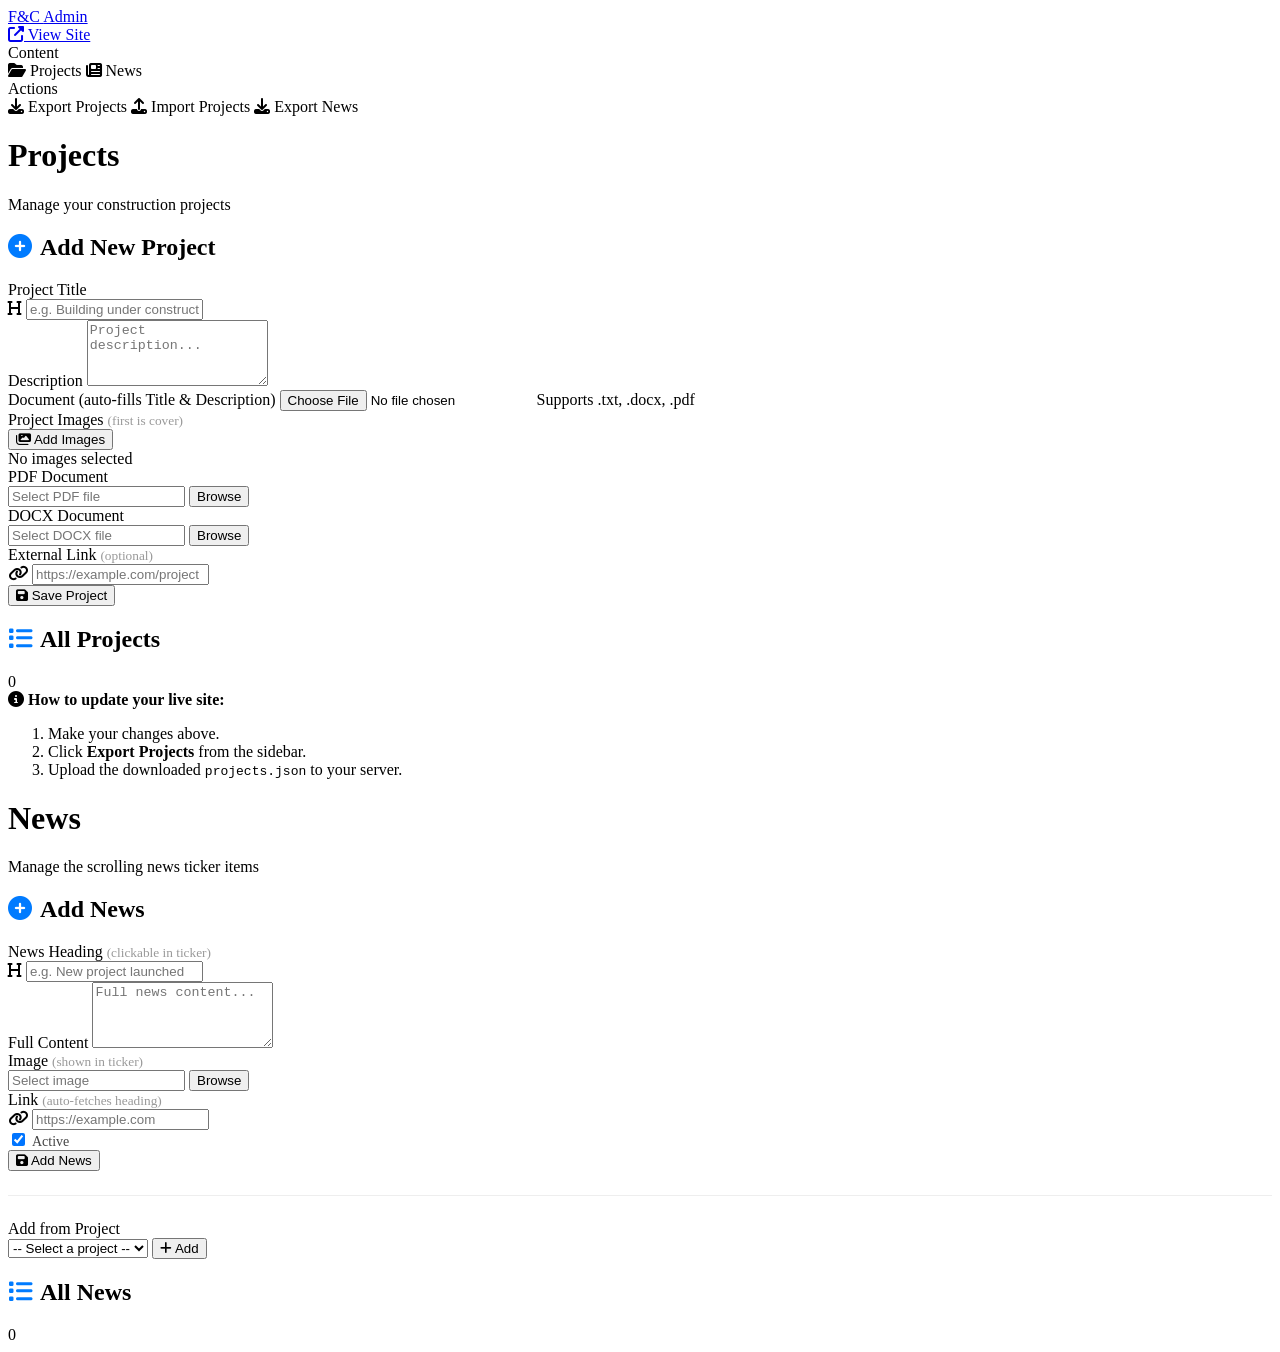
==== admin.html @ 75acacaf "Add files via upload" ====
<!DOCTYPE html>
<html lang="en">
<head>
  <meta charset="UTF-8">
  <meta name="viewport" content="width=device-width, initial-scale=1.0">
  <link rel="stylesheet" href="https://cdnjs.cloudflare.com/ajax/libs/font-awesome/6.5.1/css/all.min.css">
  <link rel="stylesheet" href="admin.css">
  <title>Admin Panel - F&C Construction</title>
</head>
<body>

  <!-- Top Bar -->
  <div class="admin-topbar">
    <div class="logo">
      <a href="index.html">F&C <span>Admin</span></a>
    </div>
    <div class="topbar-links">
      <a href="index.html"><i class="fa-solid fa-external-link-alt"></i> View Site</a>
    </div>
  </div>

  <!-- Body -->
  <div class="admin-body">

    <!-- Sidebar -->
    <nav class="admin-sidebar">
      <div class="sidebar-section">
        <div class="sidebar-label">Content</div>
        <a class="sidebar-item active" onclick="switchTab('projects')" id="tab-projects">
          <i class="fa-solid fa-folder-open"></i> Projects
        </a>
        <a class="sidebar-item" onclick="switchTab('news')" id="tab-news">
          <i class="fa-solid fa-newspaper"></i> News
        </a>
      </div>
      <div class="sidebar-section">
        <div class="sidebar-label">Actions</div>
        <a class="sidebar-item" onclick="exportJSON()">
          <i class="fa-solid fa-download"></i> Export Projects
        </a>
        <a class="sidebar-item" onclick="document.getElementById('importInput').click()">
          <i class="fa-solid fa-upload"></i> Import Projects
        </a>
        <a class="sidebar-item" onclick="exportNewsJSON()">
          <i class="fa-solid fa-download"></i> Export News
        </a>
      </div>
      <input type="file" id="importInput" accept=".json" style="display:none" onchange="importJSON(event)">
    </nav>

    <!-- Main Content -->
    <div class="admin-content">

      <!-- ==================== PROJECTS PANEL ==================== -->
      <div class="section-panel active" id="panel-projects">
        <div class="section-header">
          <div>
            <h1>Projects</h1>
            <p>Manage your construction projects</p>
          </div>
        </div>

        <div class="admin-cards">
          <!-- Form -->
          <div class="admin-card">
            <div class="card-header">
              <h2 id="formTitle"><i class="fa-solid fa-plus-circle" style="color:#007bff;margin-right:8px;"></i>Add New Project</h2>
            </div>
            <div class="card-body">
              <form id="projectForm">
                <input type="hidden" id="projectId" value="">

                <div class="form-group">
                  <label>Project Title</label>
                  <div class="input-icon">
                    <i class="fa-solid fa-heading"></i>
                    <input type="text" id="projectTitle" placeholder="e.g. Building under construction">
                  </div>
                </div>

                <div class="form-group">
                  <label>Description</label>
                  <textarea id="projectDesc" rows="4" placeholder="Project description..."></textarea>
                </div>

                <div class="form-group">
                  <label>Document (auto-fills Title &amp; Description)</label>
                  <input type="file" id="projectDoc" accept=".txt,.docx,.pdf">
                  <span class="field-hint">Supports .txt, .docx, .pdf</span>
                </div>

                <div class="form-group">
                  <label>Project Images <small style="font-weight:400;color:#999;">(first is cover)</small></label>
                  <div class="input-group">
                    <button type="button" class="btn btn-primary" onclick="document.getElementById('imagePicker').click()">
                      <i class="fa-solid fa-images"></i> Add Images
                    </button>
                  </div>
                  <input type="file" id="imagePicker" accept="image/*" multiple style="display:none" onchange="handleImages(event)">
                  <input type="hidden" id="projectImagesData" value="">
                  <div class="image-grid" id="imagePreviewGrid">
                    <span class="img-empty">No images selected</span>
                  </div>
                </div>

                <div class="form-group">
                  <label>PDF Document</label>
                  <div class="input-group">
                    <input type="text" id="projectPdf" placeholder="Select PDF file" readonly>
                    <button type="button" class="btn btn-primary" onclick="document.getElementById('pdfPicker').click()">Browse</button>
                  </div>
                  <input type="hidden" id="projectPdfData" value="">
                  <input type="file" id="pdfPicker" accept=".pdf" style="display:none" onchange="setFileData('projectPdf', 'projectPdfData', event)">
                </div>

                <div class="form-group">
                  <label>DOCX Document</label>
                  <div class="input-group">
                    <input type="text" id="projectDocx" placeholder="Select DOCX file" readonly>
                    <button type="button" class="btn btn-primary" onclick="document.getElementById('docxPicker').click()">Browse</button>
                  </div>
                  <input type="hidden" id="projectDocxData" value="">
                  <input type="file" id="docxPicker" accept=".docx" style="display:none" onchange="setFileData('projectDocx', 'projectDocxData', event)">
                </div>

                <div class="form-group">
                  <label>External Link <small style="font-weight:400;color:#999;">(optional)</small></label>
                  <div class="input-icon">
                    <i class="fa-solid fa-link"></i>
                    <input type="text" id="projectLink" placeholder="https://example.com/project">
                  </div>
                </div>

                <div class="form-actions">
                  <button type="submit" class="btn btn-primary" id="saveBtn"><i class="fa-solid fa-floppy-disk"></i> Save Project</button>
                  <button type="button" class="btn btn-secondary" id="cancelBtn" style="display:none" onclick="cancelEdit()">Cancel</button>
                </div>
              </form>
            </div>
          </div>

          <!-- List -->
          <div class="admin-card">
            <div class="card-header">
              <h2><i class="fa-solid fa-list" style="color:#007bff;margin-right:8px;"></i>All Projects</h2>
              <span class="badge" id="projectCount">0</span>
            </div>
            <div class="card-body">
              <div class="list-items" id="projectsList"></div>
            </div>
          </div>
        </div>

        <div class="info-box">
          <strong><i class="fa-solid fa-circle-info"></i> How to update your live site:</strong>
          <ol>
            <li>Make your changes above.</li>
            <li>Click <strong>Export Projects</strong> from the sidebar.</li>
            <li>Upload the downloaded <code>projects.json</code> to your server.</li>
          </ol>
        </div>
      </div>

      <!-- ==================== NEWS PANEL ==================== -->
      <div class="section-panel" id="panel-news">
        <div class="section-header">
          <div>
            <h1>News</h1>
            <p>Manage the scrolling news ticker items</p>
          </div>
        </div>

        <div class="admin-cards">
          <!-- Form -->
          <div class="admin-card">
            <div class="card-header">
              <h2 id="newsFormTitle"><i class="fa-solid fa-plus-circle" style="color:#007bff;margin-right:8px;"></i>Add News</h2>
            </div>
            <div class="card-body">
              <form id="newsForm">
                <input type="hidden" id="newsId" value="">

                <div class="form-group">
                  <label>News Heading <small style="font-weight:400;color:#999;">(clickable in ticker)</small></label>
                  <div class="input-icon">
                    <i class="fa-solid fa-heading"></i>
                    <input type="text" id="newsHeading" placeholder="e.g. New project launched" required>
                  </div>
                </div>

                <div class="form-group">
                  <label>Full Content</label>
                  <textarea id="newsText" rows="4" placeholder="Full news content..."></textarea>
                </div>

                <div class="form-group">
                  <label>Image <small style="font-weight:400;color:#999;">(shown in ticker)</small></label>
                  <div class="input-group">
                    <input type="text" id="newsImage" placeholder="Select image" readonly>
                    <button type="button" class="btn btn-primary" onclick="document.getElementById('newsImagePicker').click()">Browse</button>
                  </div>
                  <input type="hidden" id="newsImageData" value="">
                  <input type="file" id="newsImagePicker" accept="image/*" style="display:none" onchange="setNewsImage(event)">
                </div>

                <div class="form-group">
                  <label>Link <small style="font-weight:400;color:#999;">(auto-fetches heading)</small></label>
                  <div class="input-icon">
                    <i class="fa-solid fa-link"></i>
                    <input type="text" id="newsLink" placeholder="https://example.com" onchange="fetchLinkTitle(this.value)">
                  </div>
                </div>

                <div class="toggle-group">
                  <label class="switch">
                    <input type="checkbox" id="newsActive" checked>
                    <span class="slider"></span>
                  </label>
                  <span style="font-size:14px;font-weight:500;color:#444;">Active</span>
                </div>

                <div class="form-actions">
                  <button type="submit" class="btn btn-primary" id="saveNewsBtn"><i class="fa-solid fa-floppy-disk"></i> Add News</button>
                  <button type="button" class="btn btn-secondary" id="cancelNewsBtn" style="display:none" onclick="cancelNewsEdit()">Cancel</button>
                </div>
              </form>

              <hr style="margin:24px 0;border:none;border-top:1px solid #eee;">

              <div class="form-group">
                <label>Add from Project</label>
                <div class="select-group">
                  <select id="projectSelect">
                    <option value="">-- Select a project --</option>
                  </select>
                  <button type="button" class="btn btn-primary" onclick="addProjectAsNews()"><i class="fa-solid fa-plus"></i> Add</button>
                </div>
              </div>
            </div>
          </div>

          <!-- List -->
          <div class="admin-card">
            <div class="card-header">
              <h2><i class="fa-solid fa-list" style="color:#007bff;margin-right:8px;"></i>All News</h2>
              <span class="badge" id="newsCount">0</span>
            </div>
            <div class="card-body">
              <div class="list-items" id="newsList"></div>
            </div>
          </div>
        </div>
      </div>

    </div>
  </div>

  <script src="admin.js"></script>
</body>
</html>
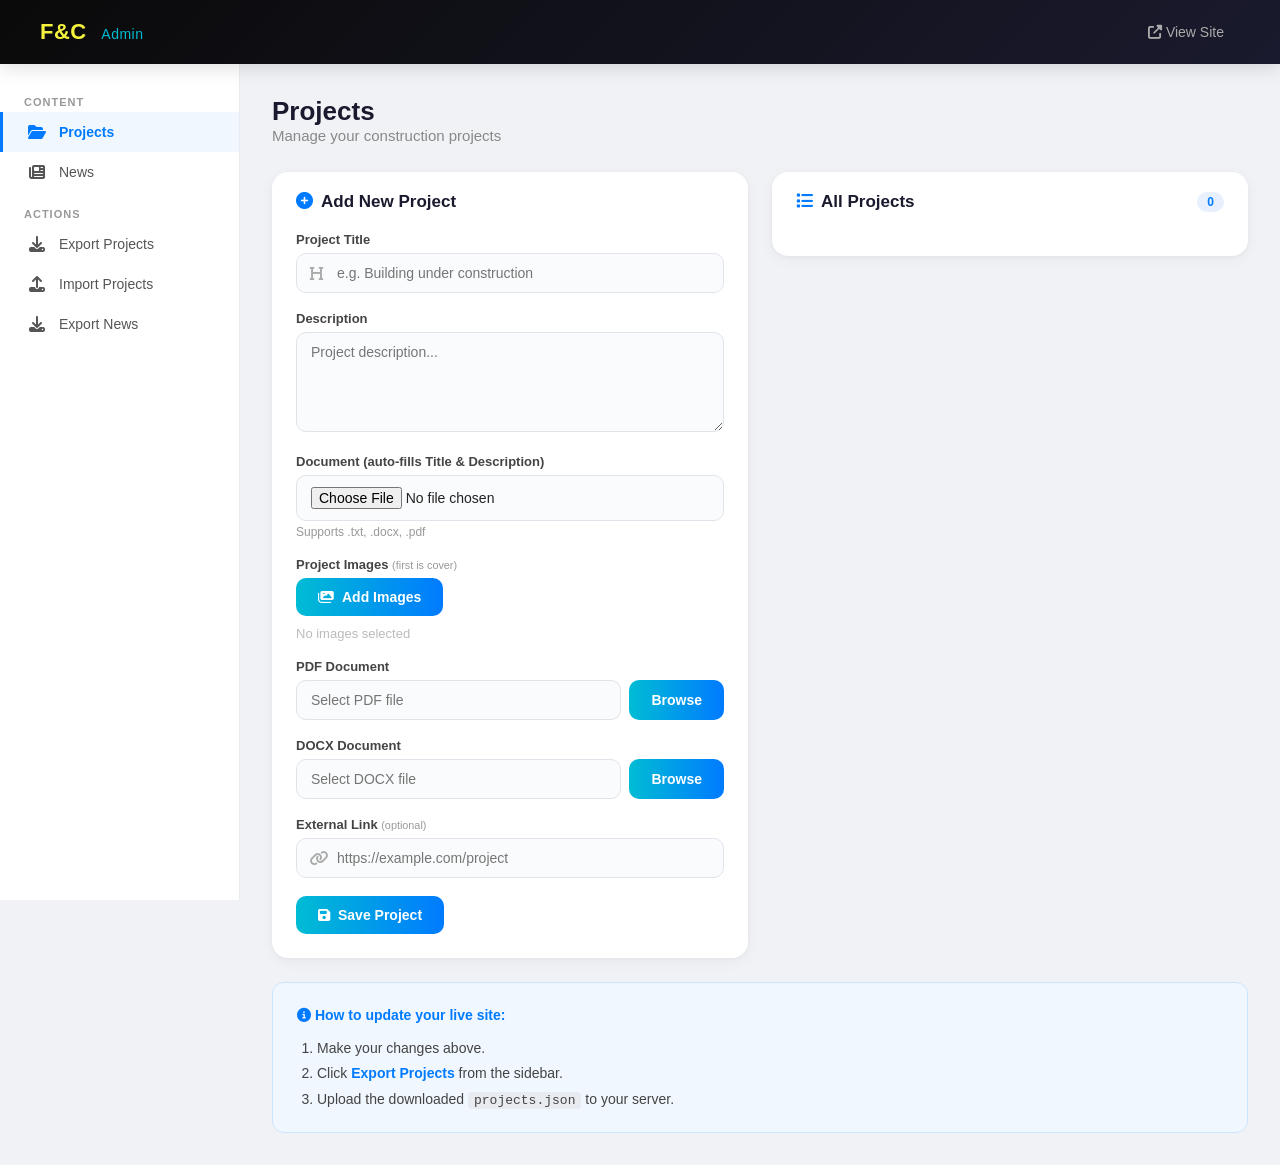
==== commit b2393ab8: "Update stylesheet link path in admin.html" ====
--- a/admin.html
+++ b/admin.html
@@ -4,7 +4,7 @@
   <meta charset="UTF-8">
   <meta name="viewport" content="width=device-width, initial-scale=1.0">
   <link rel="stylesheet" href="https://cdnjs.cloudflare.com/ajax/libs/font-awesome/6.5.1/css/all.min.css">
-  <link rel="stylesheet" href="admin.css">
+  <link rel="stylesheet" href="css/admin.css">
   <title>Admin Panel - F&C Construction</title>
 </head>
 <body>
--- a/css/admin.css
+++ b/css/admin.css
@@ -0,0 +1,701 @@
+/* =========================
+   ADMIN LAYOUT
+========================= */
+
+* {
+  margin: 0;
+  padding: 0;
+  box-sizing: border-box;
+}
+
+body {
+  font-family: 'Poppins', sans-serif;
+  background: #f0f2f5;
+  min-height: 100vh;
+}
+
+/* Admin Top Bar */
+.admin-topbar {
+  background: linear-gradient(135deg, #0a0a0a 0%, #1a1a2e 100%);
+  padding: 0 40px;
+  height: 64px;
+  display: flex;
+  align-items: center;
+  justify-content: space-between;
+  position: sticky;
+  top: 0;
+  z-index: 100;
+  box-shadow: 0 2px 20px rgba(0,0,0,0.15);
+}
+
+.admin-topbar .logo a {
+  text-decoration: none;
+  font-size: 22px;
+  font-weight: 800;
+  color: #f5f23d;
+  letter-spacing: 0.5px;
+}
+
+.admin-topbar .logo span {
+  color: #00bcd4;
+  font-weight: 400;
+  font-size: 14px;
+  margin-left: 8px;
+}
+
+.admin-topbar .topbar-links a {
+  color: #aaa;
+  text-decoration: none;
+  font-size: 14px;
+  font-weight: 500;
+  transition: 0.3s;
+  padding: 8px 16px;
+  border-radius: 8px;
+}
+
+.admin-topbar .topbar-links a:hover {
+  color: white;
+  background: rgba(255,255,255,0.08);
+}
+
+/* Admin Body Layout */
+.admin-body {
+  display: flex;
+  min-height: calc(100vh - 64px);
+}
+
+/* Sidebar */
+.admin-sidebar {
+  width: 240px;
+  background: white;
+  border-right: 1px solid #e8ecf1;
+  padding: 24px 0;
+  flex-shrink: 0;
+  position: sticky;
+  top: 64px;
+  height: calc(100vh - 64px);
+  overflow-y: auto;
+}
+
+.sidebar-section {
+  margin-bottom: 8px;
+}
+
+.sidebar-label {
+  padding: 8px 24px 4px;
+  font-size: 11px;
+  font-weight: 700;
+  text-transform: uppercase;
+  letter-spacing: 1px;
+  color: #999;
+}
+
+.sidebar-item {
+  display: flex;
+  align-items: center;
+  gap: 12px;
+  padding: 12px 24px;
+  cursor: pointer;
+  color: #555;
+  font-size: 14px;
+  font-weight: 500;
+  transition: 0.2s;
+  border-left: 3px solid transparent;
+  text-decoration: none;
+}
+
+.sidebar-item:hover {
+  background: #f5f7fb;
+  color: #222;
+}
+
+.sidebar-item.active {
+  background: #f0f7ff;
+  color: #007bff;
+  border-left-color: #007bff;
+  font-weight: 600;
+}
+
+.sidebar-item i {
+  width: 20px;
+  text-align: center;
+  font-size: 16px;
+}
+
+/* Main Content */
+.admin-content {
+  flex: 1;
+  padding: 32px;
+  max-width: calc(100% - 240px);
+}
+
+.section-panel {
+  display: none;
+}
+
+.section-panel.active {
+  display: block;
+}
+
+.section-header {
+  display: flex;
+  justify-content: space-between;
+  align-items: center;
+  margin-bottom: 28px;
+  flex-wrap: wrap;
+  gap: 16px;
+}
+
+.section-header h1 {
+  font-size: 26px;
+  font-weight: 700;
+  color: #1a1a2e;
+  text-align: left;
+  margin: 0;
+}
+
+.section-header h1::after {
+  display: none;
+}
+
+.section-header p {
+  color: #888;
+  font-size: 15px;
+}
+
+/* Admin Cards */
+.admin-cards {
+  display: grid;
+  grid-template-columns: 1fr 1fr;
+  gap: 24px;
+  align-items: start;
+}
+
+.admin-card {
+  background: white;
+  border-radius: 16px;
+  box-shadow: 0 1px 4px rgba(0,0,0,0.04), 0 4px 16px rgba(0,0,0,0.04);
+  overflow: hidden;
+}
+
+.admin-card.full {
+  grid-column: 1 / -1;
+}
+
+.card-header {
+  padding: 20px 24px 0;
+  display: flex;
+  justify-content: space-between;
+  align-items: center;
+}
+
+.card-header h2 {
+  font-size: 17px;
+  font-weight: 700;
+  color: #1a1a2e;
+  margin: 0;
+}
+
+.card-header .badge {
+  background: #e8f0fe;
+  color: #007bff;
+  font-size: 12px;
+  font-weight: 600;
+  padding: 3px 10px;
+  border-radius: 12px;
+}
+
+.card-body {
+  padding: 20px 24px 24px;
+}
+
+/* Form Styles */
+.form-group {
+  margin-bottom: 18px;
+}
+
+.form-group label {
+  display: block;
+  font-size: 13px;
+  font-weight: 600;
+  color: #444;
+  margin-bottom: 6px;
+}
+
+.form-group .input-icon {
+  position: relative;
+}
+
+.form-group .input-icon i {
+  position: absolute;
+  left: 14px;
+  top: 50%;
+  transform: translateY(-50%);
+  color: #aaa;
+  font-size: 15px;
+}
+
+.form-group input,
+.form-group textarea,
+.form-group select {
+  width: 100%;
+  padding: 11px 14px;
+  border: 1.5px solid #e0e4ea;
+  border-radius: 10px;
+  outline: none;
+  font-size: 14px;
+  font-family: 'Poppins', sans-serif;
+  transition: 0.25s;
+  background: #fafbfc;
+  color: #222;
+}
+
+.form-group .input-icon input {
+  padding-left: 40px;
+}
+
+.form-group input:focus,
+.form-group textarea:focus,
+.form-group select:focus {
+  border-color: #007bff;
+  box-shadow: 0 0 0 3px rgba(0,123,255,0.1);
+  background: white;
+}
+
+.form-group textarea {
+  min-height: 100px;
+  resize: vertical;
+}
+
+.form-group .field-hint {
+  display: block;
+  font-size: 12px;
+  color: #999;
+  margin-top: 4px;
+}
+
+/* Input with browse button */
+.input-group {
+  display: flex;
+  gap: 8px;
+}
+
+.input-group input {
+  flex: 1;
+  margin: 0;
+}
+
+.input-group .btn {
+  white-space: nowrap;
+}
+
+/* Image preview grid in admin */
+.image-grid {
+  display: flex;
+  flex-wrap: wrap;
+  gap: 8px;
+  margin-top: 10px;
+}
+
+.image-grid .img-item {
+  position: relative;
+  width: 80px;
+  height: 60px;
+  border-radius: 8px;
+  overflow: hidden;
+  border: 2px solid #e8ecf1;
+}
+
+.image-grid .img-item.cover {
+  border-color: #00bcd4;
+}
+
+.image-grid .img-item img {
+  width: 100%;
+  height: 100%;
+  object-fit: cover;
+}
+
+.image-grid .img-item .remove-btn {
+  position: absolute;
+  top: 2px;
+  right: 2px;
+  width: 18px;
+  height: 18px;
+  border-radius: 50%;
+  border: none;
+  background: rgba(0,0,0,0.55);
+  color: white;
+  font-size: 12px;
+  line-height: 18px;
+  text-align: center;
+  cursor: pointer;
+  padding: 0;
+}
+
+.image-grid .img-item .cover-badge {
+  position: absolute;
+  bottom: 2px;
+  left: 2px;
+  background: #00bcd4;
+  color: white;
+  font-size: 8px;
+  padding: 1px 5px;
+  border-radius: 3px;
+  font-weight: 600;
+}
+
+.image-grid .img-empty {
+  color: #bbb;
+  font-size: 13px;
+}
+
+/* Buttons */
+.btn {
+  padding: 11px 22px;
+  border: none;
+  border-radius: 10px;
+  font-weight: 600;
+  font-size: 14px;
+  font-family: 'Poppins', sans-serif;
+  cursor: pointer;
+  transition: 0.25s;
+  display: inline-flex;
+  align-items: center;
+  gap: 8px;
+}
+
+.btn-primary {
+  background: linear-gradient(to right, #00bcd4, #007bff);
+  color: white;
+}
+
+.btn-primary:hover {
+  transform: translateY(-2px);
+  box-shadow: 0 6px 20px rgba(0,123,255,0.25);
+}
+
+.btn-secondary {
+  background: #6c757d;
+  color: white;
+}
+
+.btn-secondary:hover {
+  background: #5a6268;
+  transform: translateY(-2px);
+}
+
+.btn-success {
+  background: linear-gradient(to right, #28a745, #20c997);
+  color: white;
+}
+
+.btn-success:hover {
+  transform: translateY(-2px);
+  box-shadow: 0 6px 20px rgba(40,167,69,0.25);
+}
+
+.btn-warning {
+  background: linear-gradient(to right, #ffc107, #fd7e14);
+  color: white;
+}
+
+.btn-warning:hover {
+  transform: translateY(-2px);
+}
+
+.btn-danger {
+  background: #dc3545;
+  color: white;
+}
+
+.btn-danger:hover {
+  background: #b02a37;
+  transform: translateY(-2px);
+}
+
+.btn-sm {
+  padding: 6px 14px;
+  font-size: 12px;
+  border-radius: 6px;
+}
+
+.btn-xs {
+  padding: 4px 10px;
+  font-size: 11px;
+  border-radius: 5px;
+}
+
+/* Form actions row */
+.form-actions {
+  display: flex;
+  gap: 10px;
+  margin-top: 8px;
+}
+
+/* Toggle Switch */
+.toggle-group {
+  display: flex;
+  align-items: center;
+  gap: 12px;
+  margin-bottom: 18px;
+}
+
+.switch {
+  position: relative;
+  width: 44px;
+  height: 24px;
+  display: inline-block;
+}
+
+.switch input {
+  opacity: 0;
+  width: 0;
+  height: 0;
+}
+
+.slider {
+  position: absolute;
+  top: 0; left: 0; right: 0; bottom: 0;
+  background: #ccc;
+  border-radius: 24px;
+  transition: 0.3s;
+  cursor: pointer;
+}
+
+.slider:before {
+  content: "";
+  position: absolute;
+  height: 18px;
+  width: 18px;
+  left: 3px;
+  bottom: 3px;
+  background: white;
+  border-radius: 50%;
+  transition: 0.3s;
+}
+
+.switch input:checked + .slider {
+  background: #28a745;
+}
+
+.switch input:checked + .slider:before {
+  transform: translateX(20px);
+}
+
+/* List Items */
+.list-items {
+  max-height: 480px;
+  overflow-y: auto;
+}
+
+.list-item {
+  display: flex;
+  align-items: center;
+  gap: 14px;
+  padding: 14px 0;
+  border-bottom: 1px solid #f0f2f5;
+}
+
+.list-item:last-child {
+  border-bottom: none;
+}
+
+.list-item .thumb {
+  width: 56px;
+  height: 42px;
+  border-radius: 8px;
+  object-fit: cover;
+  flex-shrink: 0;
+  background: #f0f2f5;
+}
+
+.list-item .info {
+  flex: 1;
+  min-width: 0;
+}
+
+.list-item .info h4 {
+  font-size: 14px;
+  font-weight: 600;
+  color: #222;
+  margin-bottom: 2px;
+  white-space: nowrap;
+  overflow: hidden;
+  text-overflow: ellipsis;
+}
+
+.list-item .info p {
+  font-size: 12px;
+  color: #999;
+  white-space: nowrap;
+  overflow: hidden;
+  text-overflow: ellipsis;
+}
+
+.list-item .item-actions {
+  display: flex;
+  gap: 6px;
+  flex-shrink: 0;
+}
+
+/* Empty state */
+.empty-state {
+  text-align: center;
+  padding: 40px 20px;
+  color: #bbb;
+}
+
+.empty-state i {
+  font-size: 40px;
+  margin-bottom: 14px;
+  color: #ddd;
+}
+
+.empty-state p {
+  font-size: 14px;
+}
+
+/* Status badges */
+.status-badge {
+  display: inline-block;
+  font-size: 11px;
+  font-weight: 600;
+  padding: 2px 10px;
+  border-radius: 10px;
+}
+
+.status-badge.active {
+  background: #e6f9ee;
+  color: #1a9d4a;
+}
+
+.status-badge.inactive {
+  background: #f0f0f0;
+  color: #888;
+}
+
+/* Bottom action bar */
+.action-bar {
+  display: flex;
+  gap: 12px;
+  flex-wrap: wrap;
+  margin-top: 24px;
+  padding: 20px 24px;
+  background: white;
+  border-radius: 16px;
+  box-shadow: 0 1px 4px rgba(0,0,0,0.04), 0 4px 16px rgba(0,0,0,0.04);
+}
+
+/* Info box */
+.info-box {
+  background: #f0f7ff;
+  border: 1px solid #cce5ff;
+  border-radius: 12px;
+  padding: 20px 24px;
+  margin-top: 24px;
+  font-size: 14px;
+  line-height: 1.8;
+  color: #444;
+}
+
+.info-box strong {
+  color: #007bff;
+}
+
+.info-box ol {
+  margin-top: 8px;
+  padding-left: 20px;
+}
+
+.info-box code {
+  background: #e8ecf1;
+  padding: 1px 6px;
+  border-radius: 4px;
+  font-size: 13px;
+}
+
+/* Select with projects dropdown */
+.select-group {
+  display: flex;
+  gap: 8px;
+  align-items: stretch;
+}
+
+.select-group select {
+  flex: 1;
+  padding: 11px 14px;
+  border: 1.5px solid #e0e4ea;
+  border-radius: 10px;
+  outline: none;
+  font-size: 14px;
+  font-family: 'Poppins', sans-serif;
+  background: #fafbfc;
+}
+
+.select-group select:focus {
+  border-color: #007bff;
+}
+
+/* News item in list */
+.news-item {
+  display: flex;
+  align-items: center;
+  gap: 14px;
+  padding: 12px 0;
+  border-bottom: 1px solid #f0f2f5;
+}
+
+.news-item:last-child {
+  border-bottom: none;
+}
+
+.news-item .news-info {
+  flex: 1;
+  min-width: 0;
+}
+
+.news-item .news-info h4 {
+  font-size: 14px;
+  font-weight: 600;
+  color: #222;
+  margin-bottom: 2px;
+}
+
+.news-item .news-info .sub {
+  font-size: 12px;
+  color: #999;
+}
+
+.news-item .news-actions {
+  display: flex;
+  gap: 6px;
+  flex-shrink: 0;
+}
+
+/* Responsive */
+@media (max-width: 1024px) {
+  .admin-cards {
+    grid-template-columns: 1fr;
+  }
+}
+
+@media (max-width: 768px) {
+  .admin-sidebar {
+    display: none;
+  }
+
+  .admin-content {
+    max-width: 100%;
+    padding: 20px 16px;
+  }
+
+  .admin-topbar {
+    padding: 0 16px;
+  }
+
+  .section-header {
+    flex-direction: column;
+    align-items: flex-start;
+  }
+}
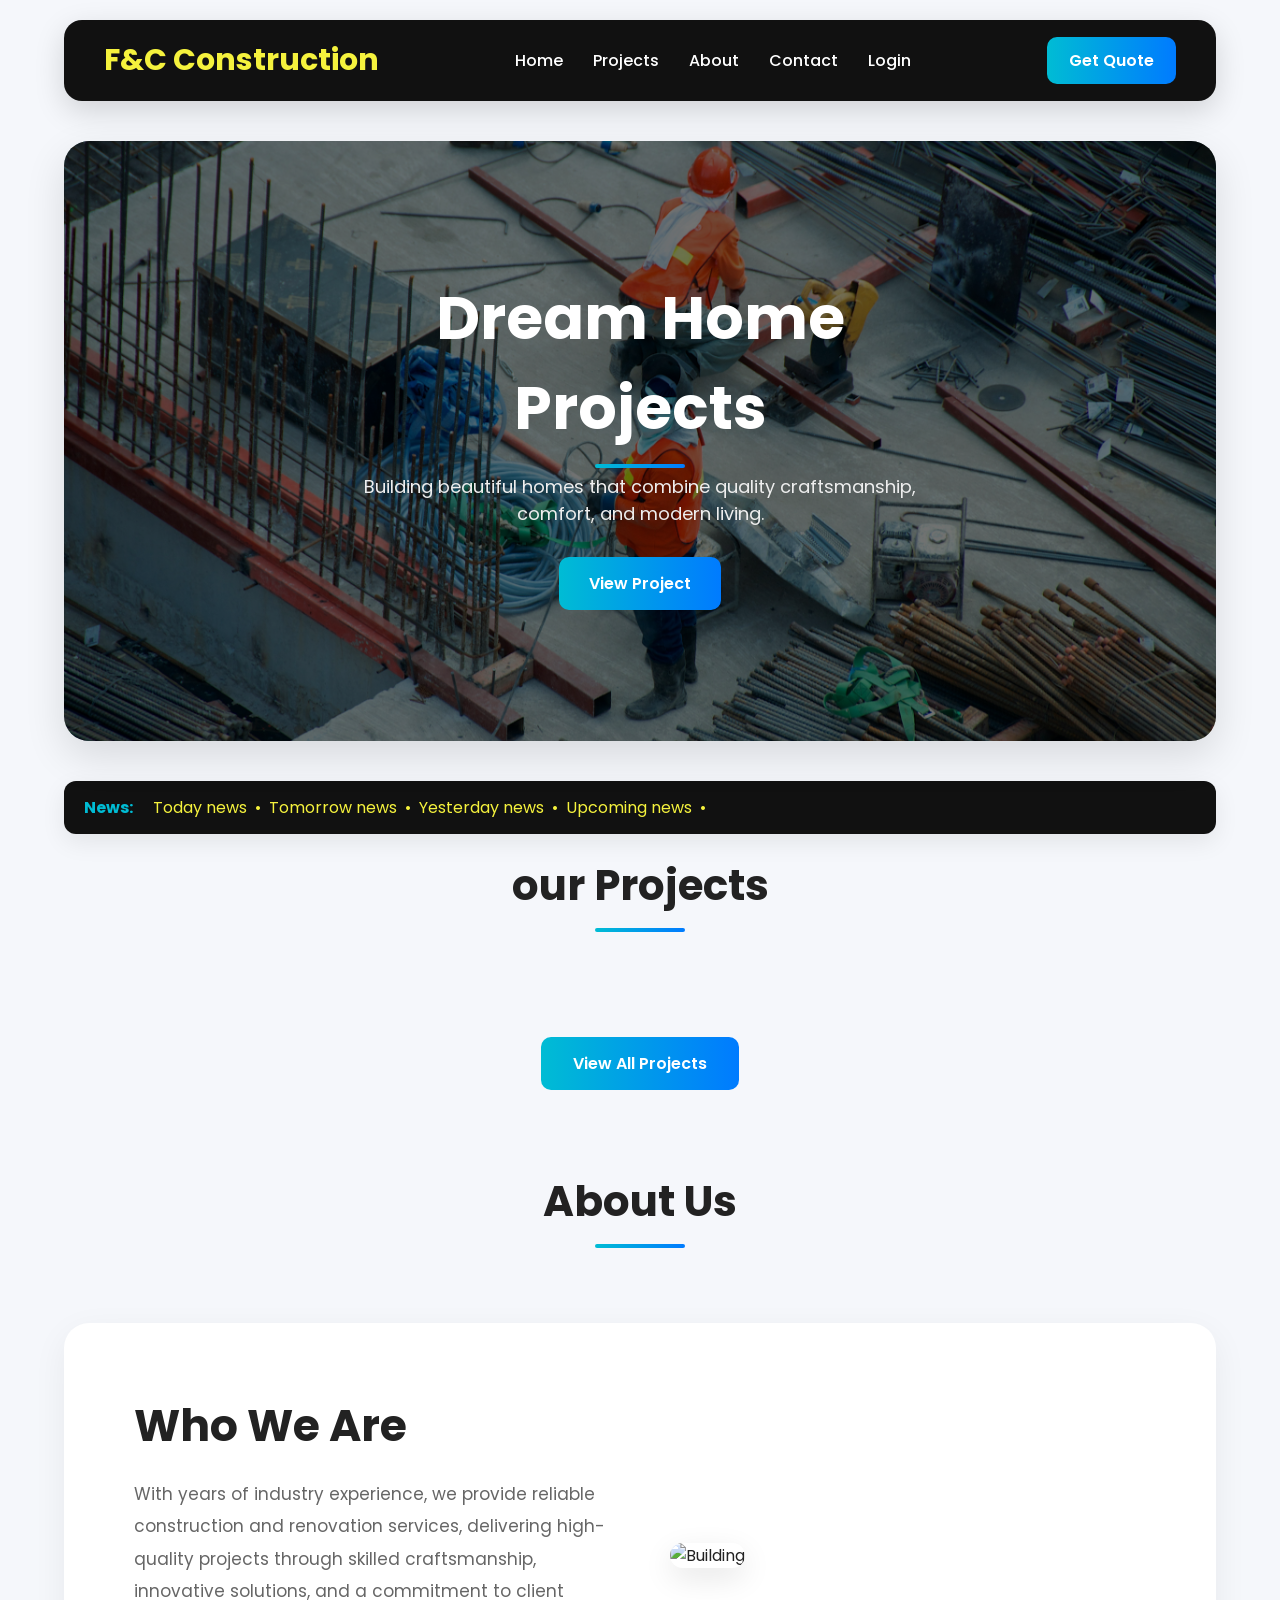
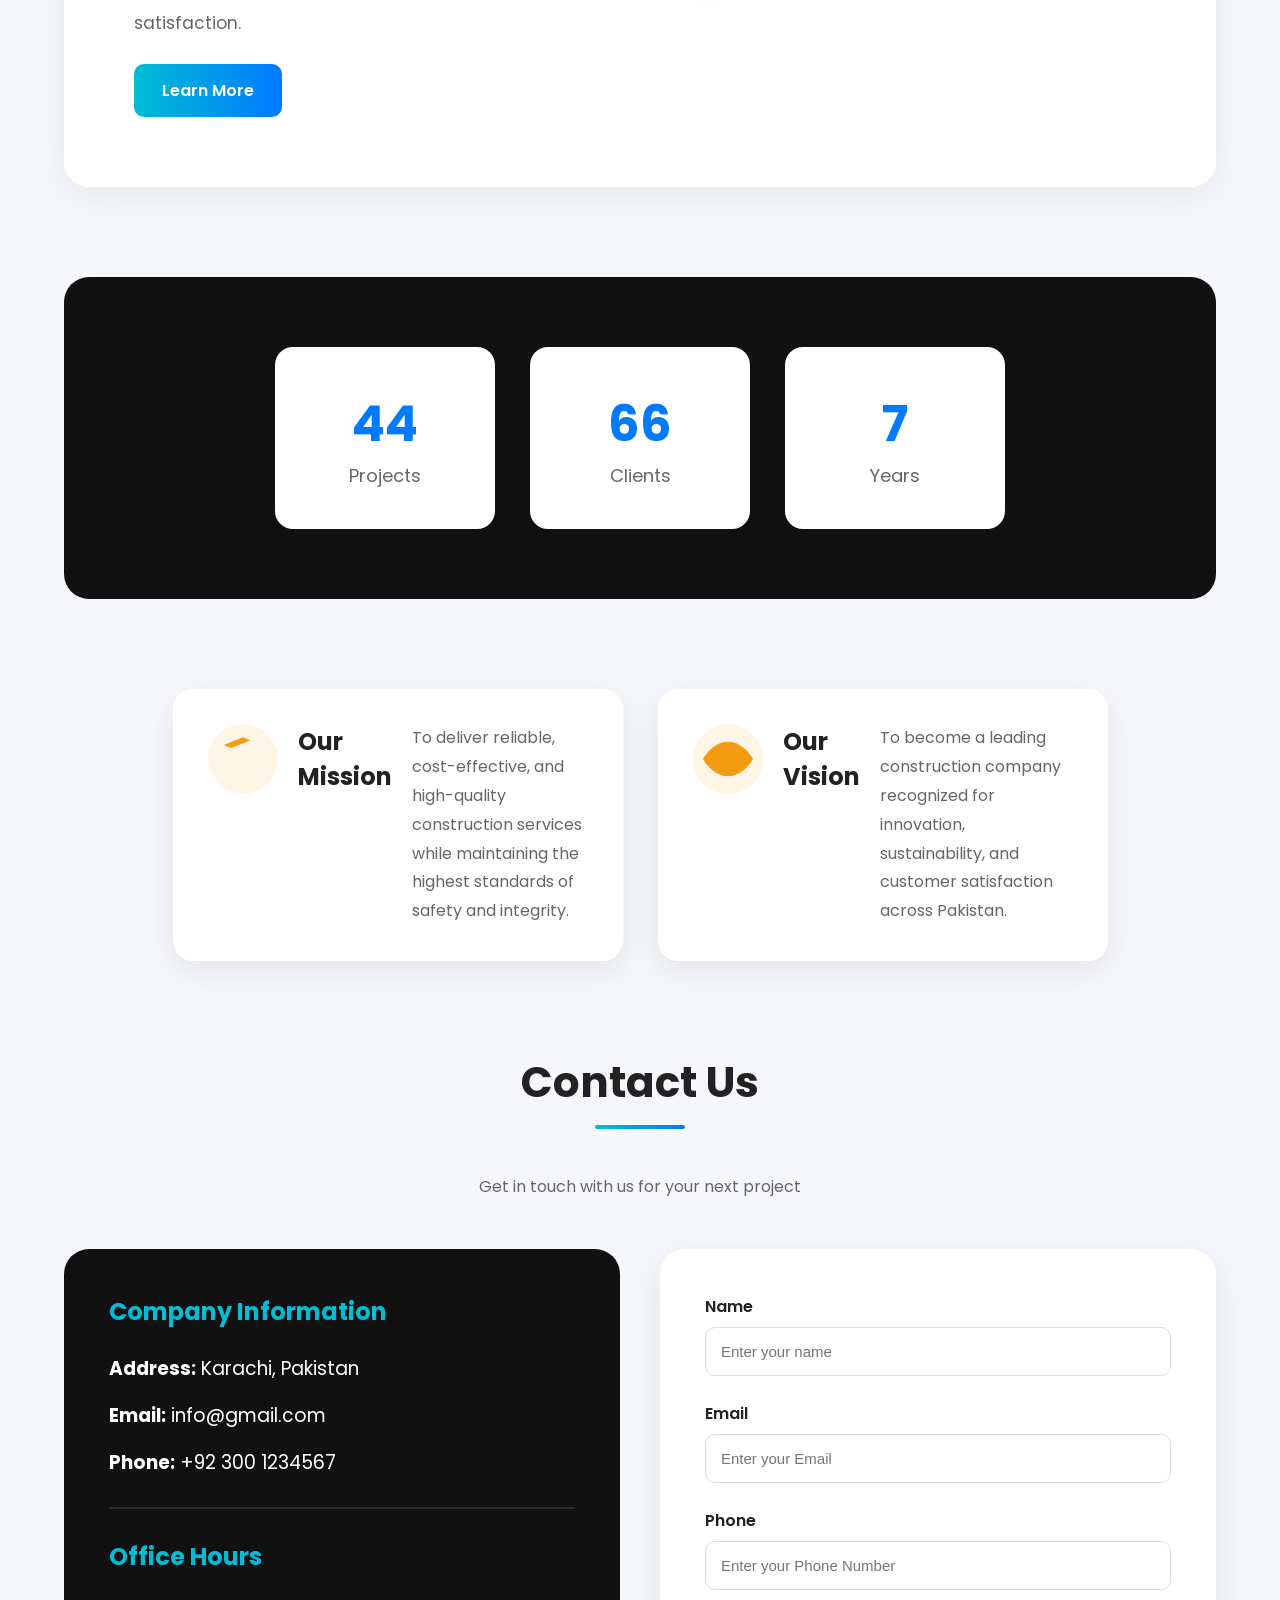
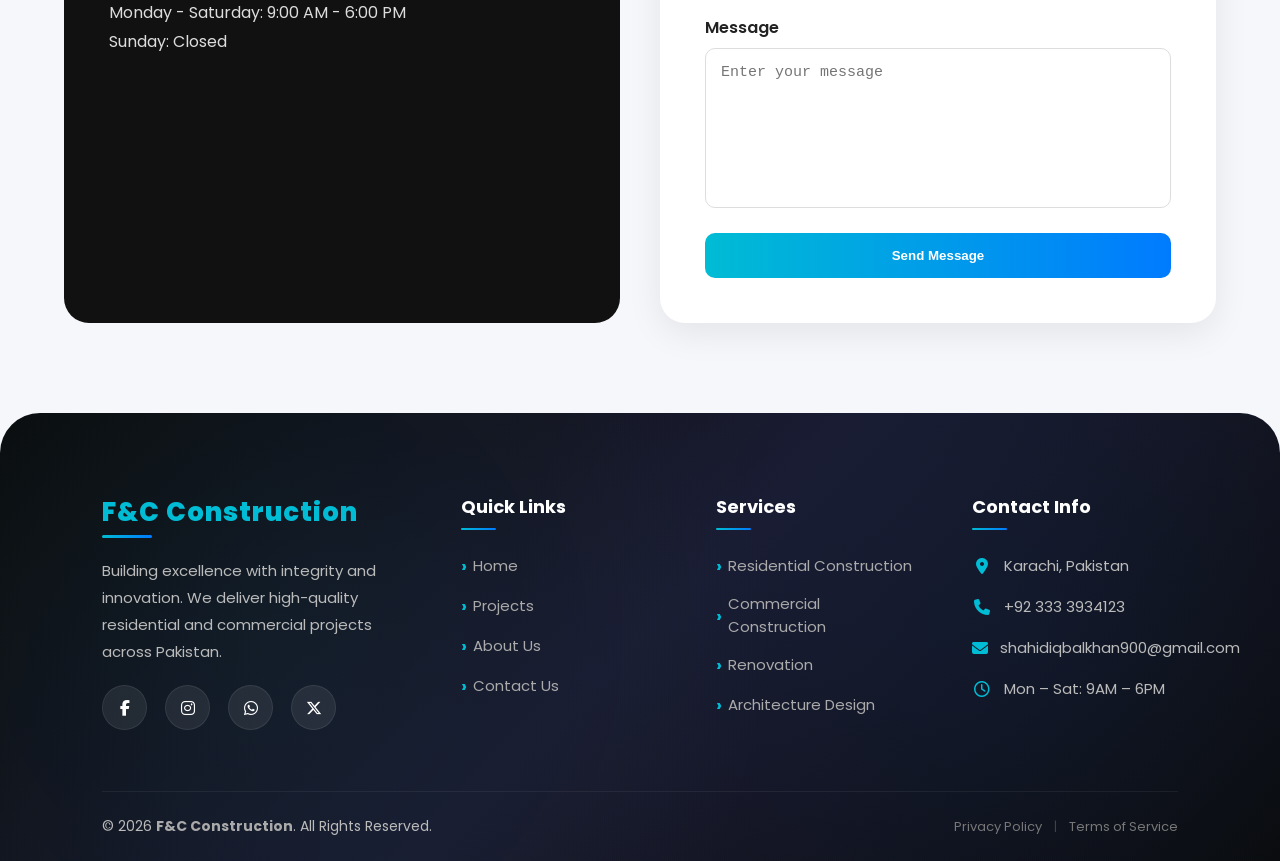
==== commit 0ae93e1c: "Update admin.html" ====
--- a/admin.html
+++ b/admin.html
@@ -255,6 +255,6 @@
     </div>
   </div>
 
-  <script src="admin.js"></script>
+  <script src="js/admin.js"></script>
 </body>
 </html>
